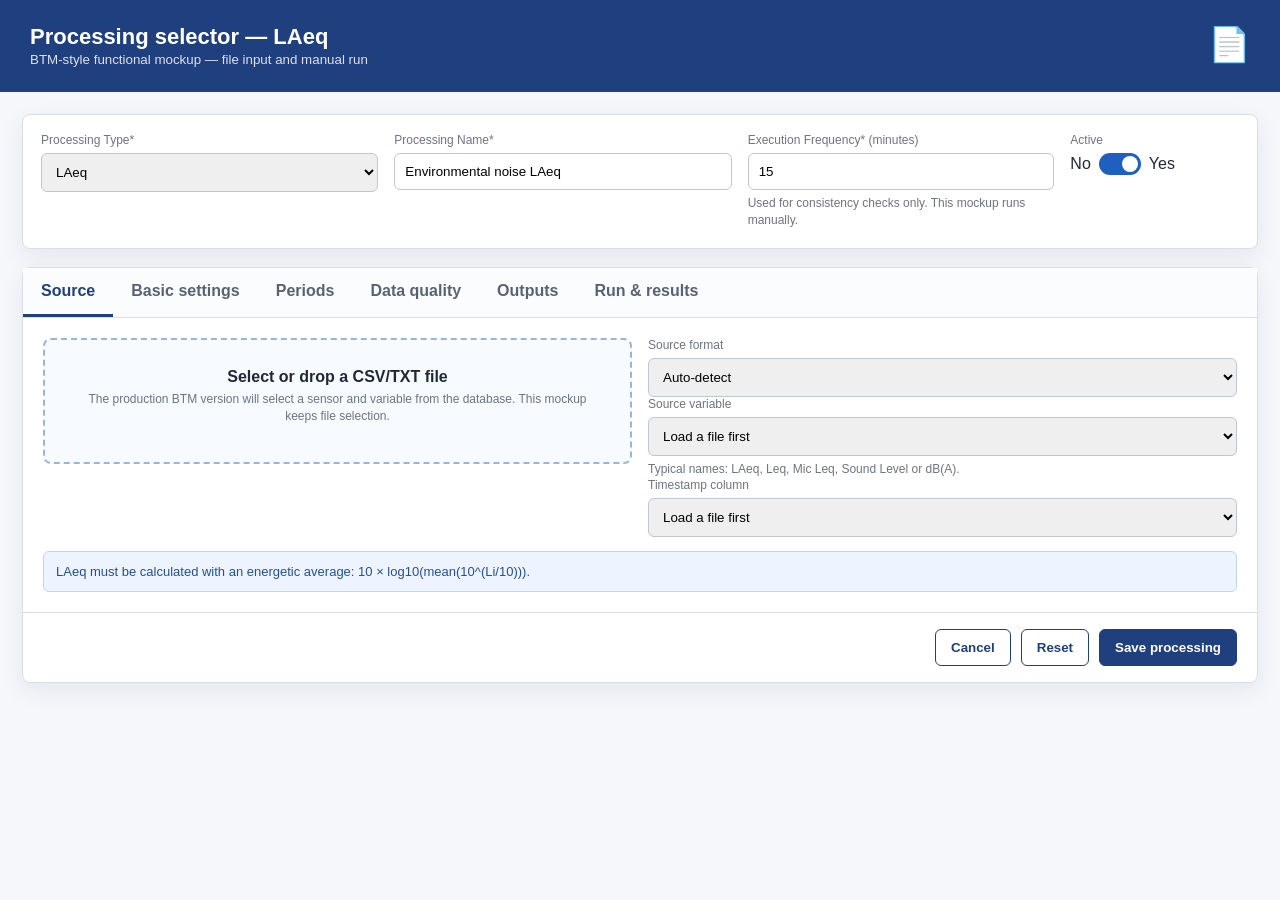
==== index-v2.html @ 49e25431 "Add BTM-style functional LAeq processing mockup" ====
<!doctype html><html lang="en"><head><meta charset="UTF-8"><meta name="viewport" content="width=device-width,initial-scale=1"><title>BTM LAeq Processing Mockup</title><style>:root{--navy:#1f3f7f;--blue:#1f5fbf;--bg:#f5f7fb;--line:#d7deea;--text:#202838;--muted:#6d7482;--ok:#17653f;--warn:#8a5c10}*{box-sizing:border-box}body{margin:0;font-family:Arial,sans-serif;background:var(--bg);color:var(--text)}header{background:var(--navy);color:white;padding:24px 30px;display:flex;justify-content:space-between}header h1{margin:0;font-size:22px}header small{opacity:.85}.wrap{max-width:1480px;margin:auto;padding:22px}.card{background:white;border:1px solid var(--line);border-radius:8px;margin-bottom:18px;box-shadow:0 8px 24px rgba(20,40,80,.08)}.top{display:grid;grid-template-columns:1.1fr 1.1fr 1fr .55fr;gap:16px;padding:18px}.field label{display:block;font-size:12px;color:var(--muted);margin-bottom:6px}.field input,.field select{width:100%;padding:10px;border:1px solid #bec7d6;border-radius:6px}.toggle{display:flex;gap:8px;align-items:center}.switch{width:42px;height:22px;background:var(--blue);border-radius:20px;position:relative;cursor:pointer}.switch:after{content:"";position:absolute;width:16px;height:16px;background:white;border-radius:50%;right:3px;top:3px}.tabs{display:flex;overflow:auto;border-bottom:1px solid var(--line);background:#fbfcfe}.tab{padding:14px 18px;font-weight:700;color:#586273;cursor:pointer;border-bottom:3px solid transparent}.tab.active{color:var(--navy);border-color:var(--navy)}.panel{display:none;padding:20px}.panel.active{display:block}.grid2{display:grid;grid-template-columns:1fr 1fr;gap:16px}.grid3{display:grid;grid-template-columns:repeat(3,1fr);gap:16px}.help{font-size:12px;color:var(--muted);line-height:1.45;margin-top:5px}.info,.warn,.success,.error{padding:12px;border-radius:6px;font-size:13px;margin-top:14px}.info{background:#edf4ff;border:1px solid #bfd3f7;color:#244f94}.warn{background:#fff8e8;border:1px solid #efd294;color:var(--warn)}.success{background:#ecf8f2;border:1px solid #bde4ce;color:var(--ok)}.error{background:#fef0ef;border:1px solid #f4c7c3;color:#9b281d}.upload{border:2px dashed #9bb4dc;background:#f7faff;border-radius:8px;padding:28px;text-align:center;cursor:pointer}.upload input{display:none}.filename{font-weight:700;color:var(--navy);margin-top:8px}.periods{width:100%;border-collapse:collapse;font-size:13px}.periods th,.periods td{border-bottom:1px solid var(--line);padding:9px;text-align:left}.periods th{background:#f6f8fb}.periods input,.periods select{width:100%;padding:7px;border:1px solid #c8cfdb;border-radius:5px}.btn{padding:10px 15px;border-radius:6px;border:1px solid var(--navy);font-weight:700;cursor:pointer}.primary{background:var(--navy);color:white}.secondary{background:white;color:var(--navy)}.actions{display:flex;justify-content:flex-end;gap:10px;padding:16px 20px;border-top:1px solid var(--line)}.stats{display:grid;grid-template-columns:repeat(5,1fr);gap:10px;margin:14px 0}.stat{background:#f8fafc;border:1px solid var(--line);padding:12px;border-radius:6px}.stat span{display:block;font-size:12px;color:var(--muted)}.stat b{display:block;color:var(--navy);margin-top:4px}.tableWrap{overflow:auto;max-height:400px;border:1px solid var(--line)}table.results{width:100%;border-collapse:collapse;font-size:12px}.results th,.results td{padding:9px;border-bottom:1px solid var(--line);white-space:nowrap;text-align:left}.results th{position:sticky;top:0;background:#f3f6fb}.pill{padding:4px 8px;border-radius:20px;background:#e7f6ee;color:var(--ok);font-weight:700}@media(max-width:900px){.top,.grid2,.grid3,.stats{grid-template-columns:1fr}}</style></head><body><header><div><h1>Processing selector — LAeq</h1><small>BTM-style functional mockup — file input and manual run</small></div><div style="font-size:34px">📄</div></header><div class="wrap"><section class="card"><div class="top"><div class="field"><label>Processing Type*</label><select><option>LAeq</option></select></div><div class="field"><label>Processing Name*</label><input value="Environmental noise LAeq"></div><div class="field"><label>Execution Frequency* (minutes)</label><input id="frequency" type="number" value="15"><div class="help">Used for consistency checks only. This mockup runs manually.</div></div><div class="field"><label>Active</label><div class="toggle"><span>No</span><div class="switch"></div><span>Yes</span></div></div></div></section><section class="card"><div class="tabs"><div class="tab active" data-id="source">Source</div><div class="tab" data-id="basic">Basic settings</div><div class="tab" data-id="periods">Periods</div><div class="tab" data-id="quality">Data quality</div><div class="tab" data-id="outputs">Outputs</div><div class="tab" data-id="run">Run & results</div></div><div class="panel active" id="source"><div class="grid2"><div><div class="upload" id="drop"><input id="file" type="file" accept=".csv,.txt"><strong>Select or drop a CSV/TXT file</strong><div class="help">The production BTM version will select a sensor and variable from the database. This mockup keeps file selection.</div><div class="filename" id="fileName"></div></div></div><div><div class="field"><label>Source format</label><select><option>Auto-detect</option><option>CUBE / SONO</option><option>Micromate</option><option>Generic timestamp + dB(A)</option></select></div><div class="field"><label>Source variable</label><select id="valueCol"><option>Load a file first</option></select><div class="help">Typical names: LAeq, Leq, Mic Leq, Sound Level or dB(A).</div></div><div class="field"><label>Timestamp column</label><select id="timeCol"><option>Load a file first</option></select></div></div></div><div class="info">LAeq must be calculated with an energetic average: 10 × log10(mean(10^(Li/10))).</div></div><div class="panel" id="basic"><div class="grid3"><div class="field"><label>Calculation mode</label><select id="mode"><option value="fixed">Fixed periods</option><option value="rolling">Rolling window</option></select></div><div class="field"><label>LAeq period</label><select id="preset"><option value="900">15 minutes (900 s)</option><option value="3600">60 minutes</option><option value="36000">600 minutes</option><option value="custom">Custom</option></select></div><div class="field"><label>Custom period (seconds)</label><input id="period" type="number" value="900" disabled></div><div class="field"><label>Output step (seconds)</label><input id="step" type="number" value="900"></div><div class="field"><label>Result timestamp</label><select id="tsPos"><option value="end">Period end</option><option value="start">Period start</option></select></div><div class="field"><label>Project timezone</label><select><option>Europe/Paris</option><option>Europe/London</option><option>UTC</option></select></div></div><div class="warn" id="freqMsg"></div></div><div class="panel" id="periods"><div class="grid2"><div class="field"><label>Period profile</label><select id="profile"><option value="standard">Standard 24-hour</option><option value="fr">France / European environmental noise</option><option value="uk">United Kingdom</option><option value="custom">Custom profile</option></select></div><div class="field"><label>Calendar behaviour</label><select><option>Same periods every day</option><option>Separate weekdays / Saturday / Sunday</option><option>Use project calendar</option></select></div></div><div class="help">These profiles are editable templates inspired by common acoustic practices, not automatic regulatory certification.</div><table class="periods"><thead><tr><th>Name</th><th>Days</th><th>Start</th><th>End</th><th>Indicator</th><th>Penalty</th><th></th></tr></thead><tbody id="periodBody"></tbody></table><button class="btn secondary" id="addPeriod" style="margin-top:12px">+ Add period</button><div class="info">For Lden, use +5 dB for evening and +10 dB for night only in the combined indicator.</div></div><div class="panel" id="quality"><div class="grid3"><div class="field"><label>Temporal coverage (%)</label><input id="tempCov" type="number" value="100"><div class="help">100% means the whole requested time period must have elapsed.</div></div><div class="field"><label>Valid-data coverage (%)</label><input id="validCov" type="number" value="80"><div class="help">Percentage of expected values that must be numeric and not empty/NaN.</div></div><div class="field"><label>Late-data tolerance (minutes)</label><input type="number" value="60"></div></div><div class="warn">Advanced behaviour: late data can trigger recalculation of affected periods.</div></div><div class="panel" id="outputs"><div class="grid2"><div><label><input type="checkbox" checked> Generate short-term LAeq</label><br><br><label><input type="checkbox" checked> Generate one output per configured period</label><br><br><label><input type="checkbox" checked> Generate Lden when day/evening/night exist</label></div><div><div class="field"><label>Output variable prefix</label><input value="Noise"></div><div class="field"><label>Duplicate handling</label><select><option>Upsert by processing + period</option><option>Skip existing result</option><option>Recalculate and overwrite</option></select></div></div></div><div class="info">Store timestamp, period start/end, represented duration, coverage, period type, source variable ID and processing ID.</div></div><div class="panel" id="run"><div id="message" class="info">Load a file, select columns and run manually.</div><div class="stats"><div class="stat"><span>Source rows</span><b id="sourceRows">0</b></div><div class="stat"><span>Valid rows</span><b id="validRows">0</b></div><div class="stat"><span>Resolution</span><b id="resolution">—</b></div><div class="stat"><span>Results</span><b id="resultRows">0</b></div><div class="stat"><span>Status</span><b id="status">Waiting</b></div></div><button class="btn primary" id="runBtn">Run processing now</button> <button class="btn secondary" id="downloadBtn" disabled>Download CSV</button><div class="tableWrap" style="margin-top:14px"><table class="results"><thead><tr><th>Timestamp</th><th>Period start</th><th>Period end</th><th>LAeq dB(A)</th><th>Coverage</th><th>Status</th></tr></thead><tbody id="resultBody"></tbody></table></div></div><div class="actions"><button class="btn secondary">Cancel</button><button class="btn secondary" onclick="location.reload()">Reset</button><button class="btn primary">Save processing</button></div></section></div><script>const $=x=>document.getElementById(x);let rows=[],headers=[],results=[];document.querySelectorAll('.tab').forEach(t=>t.onclick=()=>{document.querySelectorAll('.tab,.panel').forEach(x=>x.classList.remove('active'));t.classList.add('active');$(t.dataset.id).classList.add('active')});const profiles={standard:[['Full day','Every day','00:00','00:00','LAeq,24h','0']],fr:[['Day','Every day','06:00','18:00','Lday','0'],['Evening','Every day','18:00','22:00','Levening','5'],['Night','Every day','22:00','06:00','Lnight','10']],uk:[['Daytime','Every day','07:00','23:00','LAeq,day','0'],['Night-time','Every day','23:00','07:00','LAeq,night','0']]};function addPeriod(v=['Custom','Every day','00:00','00:00','LAeq','0']){let tr=document.createElement('tr');tr.innerHTML=`<td><input value="${v[0]}"></td><td><select><option>${v[1]}</option><option>Mon-Fri</option><option>Saturday</option><option>Sunday</option><option>Weekend</option><option>Public holidays</option></select></td><td><input type="time" value="${v[2]}"></td><td><input type="time" value="${v[3]}"></td><td><input value="${v[4]}"></td><td><input type="number" value="${v[5]}"></td><td><button class="btn secondary">Remove</button></td>`;tr.querySelector('button').onclick=()=>tr.remove();$('periodBody').appendChild(tr)}function setProfile(p){$('periodBody').innerHTML='';(profiles[p]||[['Custom','Mon-Fri','07:00','19:00','LAeq_custom','0']]).forEach(addPeriod)}setProfile('standard');$('profile').onchange=e=>setProfile(e.target.value);$('addPeriod').onclick=()=>addPeriod();$('preset').onchange=e=>{$('period').disabled=e.target.value!=='custom';if(e.target.value!=='custom')$('period').value=e.target.value;checkFreq()};['frequency','period','step','mode'].forEach(id=>$(id).oninput=checkFreq);function checkFreq(){let p=+$('period').value||900,f=+$('frequency').value||0,s=+$('step').value||0,m=$('mode').value,txt=`Period ${p}s. Scheduler frequency ${f} min.`;if(m==='rolling'&&f*60>s)txt+=' Warning: scheduling is slower than the requested output step.';$('freqMsg').textContent=txt}checkFreq();const drop=$('drop'),file=$('file');drop.onclick=()=>file.click();file.onchange=e=>load(e.target.files[0]);drop.ondragover=e=>e.preventDefault();drop.ondrop=e=>{e.preventDefault();load(e.dataTransfer.files[0])};function split(line,sep){let q=false,c='',o=[];for(let ch of line){if(ch==='"')q=!q;else if(ch===sep&&!q){o.push(c.trim());c=''}else c+=ch}o.push(c.trim());return o}function load(f){if(!f)return;let r=new FileReader();r.onload=()=>{let l=r.result.replace(/^\uFEFF/,'').split(/\r?\n/).filter(Boolean),sep=(l[0].match(/;/g)||[]).length>=(l[0].match(/,/g)||[]).length?';':',';headers=split(l[0],sep);rows=l.slice(1).map(x=>split(x,sep));$('fileName').textContent=f.name;let opts=headers.map((h,i)=>`<option value="${i}">${h||'Column '+(i+1)}</option>`).join('');$('timeCol').innerHTML=opts;$('valueCol').innerHTML=opts;let ti=headers.findIndex(x=>/time|date/i.test(x)),vi=headers.findIndex(x=>/laeq|leq|db|mic/i.test(x));$('timeCol').value=ti>=0?ti:0;$('valueCol').value=vi>=0?vi:Math.min(1,headers.length-1);$('sourceRows').textContent=rows.length;$('message').className='success';$('message').textContent='File loaded successfully.'};r.readAsText(f,'ISO-8859-1')}function number(v){let m=String(v??'').replace(',','.').match(/-?\d+(\.\d+)?/);return m?+m[0]:NaN}function date(v){let d=new Date(v);if(!isNaN(d))return d;let m=String(v).match(/^(\d{1,2})\/(\d{1,2})\/(\d{4})\s+(\d{1,2}):(\d{2})(?::(\d{2}))?/);return m?new Date(`${m[3]}-${m[2].padStart(2,'0')}-${m[1].padStart(2,'0')}T${m[4].padStart(2,'0')}:${m[5]}:${m[6]||'00'}`):new Date(NaN)}const e=v=>10**(v/10),db=v=>10*Math.log10(v),fmt=d=>d.toISOString().replace('T',' ').slice(0,19);$('runBtn').onclick=()=>{if(!rows.length){$('message').className='error';$('message').textContent='No file loaded.';return}let ti=+$('timeCol').value,vi=+$('valueCol').value,c=rows.map(r=>({t:date(r[ti]),v:number(r[vi])})).filter(x=>!isNaN(x.t)&&Number.isFinite(x.v)).sort((a,b)=>a.t-b.t);$('validRows').textContent=c.length;if(c.length<2)return;let ds=c.slice(1).map((x,i)=>(x.t-c[i].t)/1000).filter(x=>x>0).sort((a,b)=>a-b),res=ds[Math.floor(ds.length/2)]||1;$('resolution').textContent=res+' s';let p=+$('period').value||900,s=+$('step').value||p,vmin=+$('validCov').value||80,first=Math.ceil(c[0].t.getTime()/(s*1000))*s*1000,last=c[c.length-1].t.getTime();results=[];for(let end=first;end<=last;end+=s*1000){let start=end-p*1000,w=c.filter(x=>x.t>start&&x.t<=end),expected=Math.max(1,Math.round(p/res)),cov=w.length/expected*100;if(cov<vmin)continue;results.push({ts:$('tsPos').value==='start'?new Date(start):new Date(end),start:new Date(start),end:new Date(end),value:db(w.reduce((a,x)=>a+e(x.v),0)/w.length),cov})}$('resultBody').innerHTML=results.slice(0,1000).map(r=>`<tr><td>${fmt(r.ts)}</td><td>${fmt(r.start)}</td><td>${fmt(r.end)}</td><td>${r.value.toFixed(2)}</td><td>${Math.min(100,r.cov).toFixed(1)}%</td><td><span class="pill">Completed</span></td></tr>`).join('');$('resultRows').textContent=results.length;$('status').textContent=results.length?'Success':'Waiting';$('message').className=results.length?'success':'warn';$('message').textContent=results.length?`${results.length} LAeq results generated.`:'No result generated. Check period and coverage.';$('downloadBtn').disabled=!results.length};$('downloadBtn').onclick=()=>{let csv=['timestamp,period_start,period_end,LAeq_dBA,coverage_percent',...results.map(r=>[fmt(r.ts),fmt(r.start),fmt(r.end),r.value.toFixed(3),r.cov.toFixed(2)].join(','))].join('\n'),a=document.createElement('a');a.href=URL.createObjectURL(new Blob([csv],{type:'text/csv'}));a.download='btm_la_eq_results.csv';a.click()};</script></body></html>
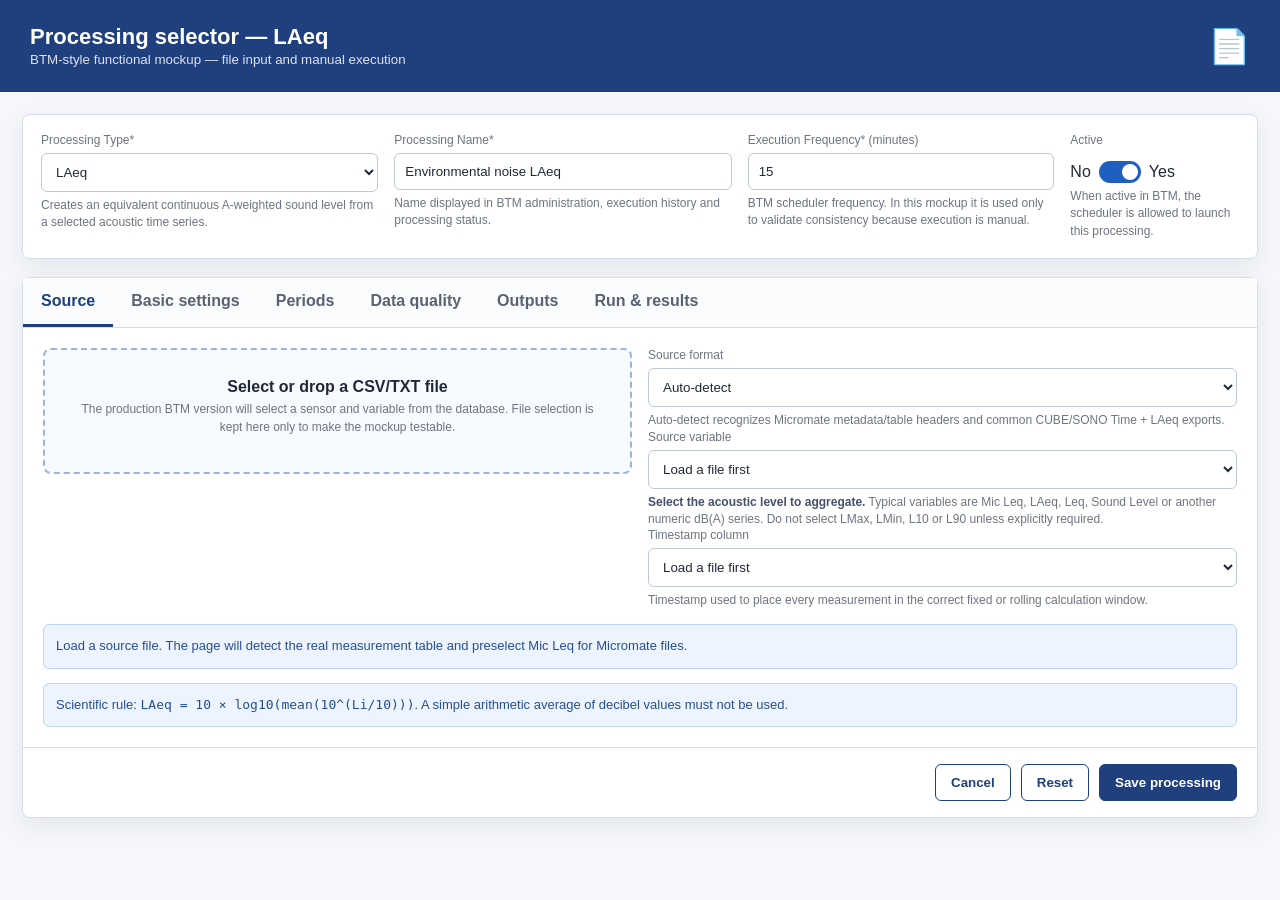
==== commit 56d0503f: "Fix Micromate parsing and validate LAeq calculations" ====
--- a/index-v2.html
+++ b/index-v2.html
@@ -1 +1,100 @@
-<!doctype html><html lang="en"><head><meta charset="UTF-8"><meta name="viewport" content="width=device-width,initial-scale=1"><title>BTM LAeq Processing Mockup</title><style>:root{--navy:#1f3f7f;--blue:#1f5fbf;--bg:#f5f7fb;--line:#d7deea;--text:#202838;--muted:#6d7482;--ok:#17653f;--warn:#8a5c10}*{box-sizing:border-box}body{margin:0;font-family:Arial,sans-serif;background:var(--bg);color:var(--text)}header{background:var(--navy);color:white;padding:24px 30px;display:flex;justify-content:space-between}header h1{margin:0;font-size:22px}header small{opacity:.85}.wrap{max-width:1480px;margin:auto;padding:22px}.card{background:white;border:1px solid var(--line);border-radius:8px;margin-bottom:18px;box-shadow:0 8px 24px rgba(20,40,80,.08)}.top{display:grid;grid-template-columns:1.1fr 1.1fr 1fr .55fr;gap:16px;padding:18px}.field label{display:block;font-size:12px;color:var(--muted);margin-bottom:6px}.field input,.field select{width:100%;padding:10px;border:1px solid #bec7d6;border-radius:6px}.toggle{display:flex;gap:8px;align-items:center}.switch{width:42px;height:22px;background:var(--blue);border-radius:20px;position:relative;cursor:pointer}.switch:after{content:"";position:absolute;width:16px;height:16px;background:white;border-radius:50%;right:3px;top:3px}.tabs{display:flex;overflow:auto;border-bottom:1px solid var(--line);background:#fbfcfe}.tab{padding:14px 18px;font-weight:700;color:#586273;cursor:pointer;border-bottom:3px solid transparent}.tab.active{color:var(--navy);border-color:var(--navy)}.panel{display:none;padding:20px}.panel.active{display:block}.grid2{display:grid;grid-template-columns:1fr 1fr;gap:16px}.grid3{display:grid;grid-template-columns:repeat(3,1fr);gap:16px}.help{font-size:12px;color:var(--muted);line-height:1.45;margin-top:5px}.info,.warn,.success,.error{padding:12px;border-radius:6px;font-size:13px;margin-top:14px}.info{background:#edf4ff;border:1px solid #bfd3f7;color:#244f94}.warn{background:#fff8e8;border:1px solid #efd294;color:var(--warn)}.success{background:#ecf8f2;border:1px solid #bde4ce;color:var(--ok)}.error{background:#fef0ef;border:1px solid #f4c7c3;color:#9b281d}.upload{border:2px dashed #9bb4dc;background:#f7faff;border-radius:8px;padding:28px;text-align:center;cursor:pointer}.upload input{display:none}.filename{font-weight:700;color:var(--navy);margin-top:8px}.periods{width:100%;border-collapse:collapse;font-size:13px}.periods th,.periods td{border-bottom:1px solid var(--line);padding:9px;text-align:left}.periods th{background:#f6f8fb}.periods input,.periods select{width:100%;padding:7px;border:1px solid #c8cfdb;border-radius:5px}.btn{padding:10px 15px;border-radius:6px;border:1px solid var(--navy);font-weight:700;cursor:pointer}.primary{background:var(--navy);color:white}.secondary{background:white;color:var(--navy)}.actions{display:flex;justify-content:flex-end;gap:10px;padding:16px 20px;border-top:1px solid var(--line)}.stats{display:grid;grid-template-columns:repeat(5,1fr);gap:10px;margin:14px 0}.stat{background:#f8fafc;border:1px solid var(--line);padding:12px;border-radius:6px}.stat span{display:block;font-size:12px;color:var(--muted)}.stat b{display:block;color:var(--navy);margin-top:4px}.tableWrap{overflow:auto;max-height:400px;border:1px solid var(--line)}table.results{width:100%;border-collapse:collapse;font-size:12px}.results th,.results td{padding:9px;border-bottom:1px solid var(--line);white-space:nowrap;text-align:left}.results th{position:sticky;top:0;background:#f3f6fb}.pill{padding:4px 8px;border-radius:20px;background:#e7f6ee;color:var(--ok);font-weight:700}@media(max-width:900px){.top,.grid2,.grid3,.stats{grid-template-columns:1fr}}</style></head><body><header><div><h1>Processing selector — LAeq</h1><small>BTM-style functional mockup — file input and manual run</small></div><div style="font-size:34px">📄</div></header><div class="wrap"><section class="card"><div class="top"><div class="field"><label>Processing Type*</label><select><option>LAeq</option></select></div><div class="field"><label>Processing Name*</label><input value="Environmental noise LAeq"></div><div class="field"><label>Execution Frequency* (minutes)</label><input id="frequency" type="number" value="15"><div class="help">Used for consistency checks only. This mockup runs manually.</div></div><div class="field"><label>Active</label><div class="toggle"><span>No</span><div class="switch"></div><span>Yes</span></div></div></div></section><section class="card"><div class="tabs"><div class="tab active" data-id="source">Source</div><div class="tab" data-id="basic">Basic settings</div><div class="tab" data-id="periods">Periods</div><div class="tab" data-id="quality">Data quality</div><div class="tab" data-id="outputs">Outputs</div><div class="tab" data-id="run">Run & results</div></div><div class="panel active" id="source"><div class="grid2"><div><div class="upload" id="drop"><input id="file" type="file" accept=".csv,.txt"><strong>Select or drop a CSV/TXT file</strong><div class="help">The production BTM version will select a sensor and variable from the database. This mockup keeps file selection.</div><div class="filename" id="fileName"></div></div></div><div><div class="field"><label>Source format</label><select><option>Auto-detect</option><option>CUBE / SONO</option><option>Micromate</option><option>Generic timestamp + dB(A)</option></select></div><div class="field"><label>Source variable</label><select id="valueCol"><option>Load a file first</option></select><div class="help">Typical names: LAeq, Leq, Mic Leq, Sound Level or dB(A).</div></div><div class="field"><label>Timestamp column</label><select id="timeCol"><option>Load a file first</option></select></div></div></div><div class="info">LAeq must be calculated with an energetic average: 10 × log10(mean(10^(Li/10))).</div></div><div class="panel" id="basic"><div class="grid3"><div class="field"><label>Calculation mode</label><select id="mode"><option value="fixed">Fixed periods</option><option value="rolling">Rolling window</option></select></div><div class="field"><label>LAeq period</label><select id="preset"><option value="900">15 minutes (900 s)</option><option value="3600">60 minutes</option><option value="36000">600 minutes</option><option value="custom">Custom</option></select></div><div class="field"><label>Custom period (seconds)</label><input id="period" type="number" value="900" disabled></div><div class="field"><label>Output step (seconds)</label><input id="step" type="number" value="900"></div><div class="field"><label>Result timestamp</label><select id="tsPos"><option value="end">Period end</option><option value="start">Period start</option></select></div><div class="field"><label>Project timezone</label><select><option>Europe/Paris</option><option>Europe/London</option><option>UTC</option></select></div></div><div class="warn" id="freqMsg"></div></div><div class="panel" id="periods"><div class="grid2"><div class="field"><label>Period profile</label><select id="profile"><option value="standard">Standard 24-hour</option><option value="fr">France / European environmental noise</option><option value="uk">United Kingdom</option><option value="custom">Custom profile</option></select></div><div class="field"><label>Calendar behaviour</label><select><option>Same periods every day</option><option>Separate weekdays / Saturday / Sunday</option><option>Use project calendar</option></select></div></div><div class="help">These profiles are editable templates inspired by common acoustic practices, not automatic regulatory certification.</div><table class="periods"><thead><tr><th>Name</th><th>Days</th><th>Start</th><th>End</th><th>Indicator</th><th>Penalty</th><th></th></tr></thead><tbody id="periodBody"></tbody></table><button class="btn secondary" id="addPeriod" style="margin-top:12px">+ Add period</button><div class="info">For Lden, use +5 dB for evening and +10 dB for night only in the combined indicator.</div></div><div class="panel" id="quality"><div class="grid3"><div class="field"><label>Temporal coverage (%)</label><input id="tempCov" type="number" value="100"><div class="help">100% means the whole requested time period must have elapsed.</div></div><div class="field"><label>Valid-data coverage (%)</label><input id="validCov" type="number" value="80"><div class="help">Percentage of expected values that must be numeric and not empty/NaN.</div></div><div class="field"><label>Late-data tolerance (minutes)</label><input type="number" value="60"></div></div><div class="warn">Advanced behaviour: late data can trigger recalculation of affected periods.</div></div><div class="panel" id="outputs"><div class="grid2"><div><label><input type="checkbox" checked> Generate short-term LAeq</label><br><br><label><input type="checkbox" checked> Generate one output per configured period</label><br><br><label><input type="checkbox" checked> Generate Lden when day/evening/night exist</label></div><div><div class="field"><label>Output variable prefix</label><input value="Noise"></div><div class="field"><label>Duplicate handling</label><select><option>Upsert by processing + period</option><option>Skip existing result</option><option>Recalculate and overwrite</option></select></div></div></div><div class="info">Store timestamp, period start/end, represented duration, coverage, period type, source variable ID and processing ID.</div></div><div class="panel" id="run"><div id="message" class="info">Load a file, select columns and run manually.</div><div class="stats"><div class="stat"><span>Source rows</span><b id="sourceRows">0</b></div><div class="stat"><span>Valid rows</span><b id="validRows">0</b></div><div class="stat"><span>Resolution</span><b id="resolution">—</b></div><div class="stat"><span>Results</span><b id="resultRows">0</b></div><div class="stat"><span>Status</span><b id="status">Waiting</b></div></div><button class="btn primary" id="runBtn">Run processing now</button> <button class="btn secondary" id="downloadBtn" disabled>Download CSV</button><div class="tableWrap" style="margin-top:14px"><table class="results"><thead><tr><th>Timestamp</th><th>Period start</th><th>Period end</th><th>LAeq dB(A)</th><th>Coverage</th><th>Status</th></tr></thead><tbody id="resultBody"></tbody></table></div></div><div class="actions"><button class="btn secondary">Cancel</button><button class="btn secondary" onclick="location.reload()">Reset</button><button class="btn primary">Save processing</button></div></section></div><script>const $=x=>document.getElementById(x);let rows=[],headers=[],results=[];document.querySelectorAll('.tab').forEach(t=>t.onclick=()=>{document.querySelectorAll('.tab,.panel').forEach(x=>x.classList.remove('active'));t.classList.add('active');$(t.dataset.id).classList.add('active')});const profiles={standard:[['Full day','Every day','00:00','00:00','LAeq,24h','0']],fr:[['Day','Every day','06:00','18:00','Lday','0'],['Evening','Every day','18:00','22:00','Levening','5'],['Night','Every day','22:00','06:00','Lnight','10']],uk:[['Daytime','Every day','07:00','23:00','LAeq,day','0'],['Night-time','Every day','23:00','07:00','LAeq,night','0']]};function addPeriod(v=['Custom','Every day','00:00','00:00','LAeq','0']){let tr=document.createElement('tr');tr.innerHTML=`<td><input value="${v[0]}"></td><td><select><option>${v[1]}</option><option>Mon-Fri</option><option>Saturday</option><option>Sunday</option><option>Weekend</option><option>Public holidays</option></select></td><td><input type="time" value="${v[2]}"></td><td><input type="time" value="${v[3]}"></td><td><input value="${v[4]}"></td><td><input type="number" value="${v[5]}"></td><td><button class="btn secondary">Remove</button></td>`;tr.querySelector('button').onclick=()=>tr.remove();$('periodBody').appendChild(tr)}function setProfile(p){$('periodBody').innerHTML='';(profiles[p]||[['Custom','Mon-Fri','07:00','19:00','LAeq_custom','0']]).forEach(addPeriod)}setProfile('standard');$('profile').onchange=e=>setProfile(e.target.value);$('addPeriod').onclick=()=>addPeriod();$('preset').onchange=e=>{$('period').disabled=e.target.value!=='custom';if(e.target.value!=='custom')$('period').value=e.target.value;checkFreq()};['frequency','period','step','mode'].forEach(id=>$(id).oninput=checkFreq);function checkFreq(){let p=+$('period').value||900,f=+$('frequency').value||0,s=+$('step').value||0,m=$('mode').value,txt=`Period ${p}s. Scheduler frequency ${f} min.`;if(m==='rolling'&&f*60>s)txt+=' Warning: scheduling is slower than the requested output step.';$('freqMsg').textContent=txt}checkFreq();const drop=$('drop'),file=$('file');drop.onclick=()=>file.click();file.onchange=e=>load(e.target.files[0]);drop.ondragover=e=>e.preventDefault();drop.ondrop=e=>{e.preventDefault();load(e.dataTransfer.files[0])};function split(line,sep){let q=false,c='',o=[];for(let ch of line){if(ch==='"')q=!q;else if(ch===sep&&!q){o.push(c.trim());c=''}else c+=ch}o.push(c.trim());return o}function load(f){if(!f)return;let r=new FileReader();r.onload=()=>{let l=r.result.replace(/^\uFEFF/,'').split(/\r?\n/).filter(Boolean),sep=(l[0].match(/;/g)||[]).length>=(l[0].match(/,/g)||[]).length?';':',';headers=split(l[0],sep);rows=l.slice(1).map(x=>split(x,sep));$('fileName').textContent=f.name;let opts=headers.map((h,i)=>`<option value="${i}">${h||'Column '+(i+1)}</option>`).join('');$('timeCol').innerHTML=opts;$('valueCol').innerHTML=opts;let ti=headers.findIndex(x=>/time|date/i.test(x)),vi=headers.findIndex(x=>/laeq|leq|db|mic/i.test(x));$('timeCol').value=ti>=0?ti:0;$('valueCol').value=vi>=0?vi:Math.min(1,headers.length-1);$('sourceRows').textContent=rows.length;$('message').className='success';$('message').textContent='File loaded successfully.'};r.readAsText(f,'ISO-8859-1')}function number(v){let m=String(v??'').replace(',','.').match(/-?\d+(\.\d+)?/);return m?+m[0]:NaN}function date(v){let d=new Date(v);if(!isNaN(d))return d;let m=String(v).match(/^(\d{1,2})\/(\d{1,2})\/(\d{4})\s+(\d{1,2}):(\d{2})(?::(\d{2}))?/);return m?new Date(`${m[3]}-${m[2].padStart(2,'0')}-${m[1].padStart(2,'0')}T${m[4].padStart(2,'0')}:${m[5]}:${m[6]||'00'}`):new Date(NaN)}const e=v=>10**(v/10),db=v=>10*Math.log10(v),fmt=d=>d.toISOString().replace('T',' ').slice(0,19);$('runBtn').onclick=()=>{if(!rows.length){$('message').className='error';$('message').textContent='No file loaded.';return}let ti=+$('timeCol').value,vi=+$('valueCol').value,c=rows.map(r=>({t:date(r[ti]),v:number(r[vi])})).filter(x=>!isNaN(x.t)&&Number.isFinite(x.v)).sort((a,b)=>a.t-b.t);$('validRows').textContent=c.length;if(c.length<2)return;let ds=c.slice(1).map((x,i)=>(x.t-c[i].t)/1000).filter(x=>x>0).sort((a,b)=>a-b),res=ds[Math.floor(ds.length/2)]||1;$('resolution').textContent=res+' s';let p=+$('period').value||900,s=+$('step').value||p,vmin=+$('validCov').value||80,first=Math.ceil(c[0].t.getTime()/(s*1000))*s*1000,last=c[c.length-1].t.getTime();results=[];for(let end=first;end<=last;end+=s*1000){let start=end-p*1000,w=c.filter(x=>x.t>start&&x.t<=end),expected=Math.max(1,Math.round(p/res)),cov=w.length/expected*100;if(cov<vmin)continue;results.push({ts:$('tsPos').value==='start'?new Date(start):new Date(end),start:new Date(start),end:new Date(end),value:db(w.reduce((a,x)=>a+e(x.v),0)/w.length),cov})}$('resultBody').innerHTML=results.slice(0,1000).map(r=>`<tr><td>${fmt(r.ts)}</td><td>${fmt(r.start)}</td><td>${fmt(r.end)}</td><td>${r.value.toFixed(2)}</td><td>${Math.min(100,r.cov).toFixed(1)}%</td><td><span class="pill">Completed</span></td></tr>`).join('');$('resultRows').textContent=results.length;$('status').textContent=results.length?'Success':'Waiting';$('message').className=results.length?'success':'warn';$('message').textContent=results.length?`${results.length} LAeq results generated.`:'No result generated. Check period and coverage.';$('downloadBtn').disabled=!results.length};$('downloadBtn').onclick=()=>{let csv=['timestamp,period_start,period_end,LAeq_dBA,coverage_percent',...results.map(r=>[fmt(r.ts),fmt(r.start),fmt(r.end),r.value.toFixed(3),r.cov.toFixed(2)].join(','))].join('\n'),a=document.createElement('a');a.href=URL.createObjectURL(new Blob([csv],{type:'text/csv'}));a.download='btm_la_eq_results.csv';a.click()};</script></body></html>+<!doctype html>
+<html lang="en">
+<head>
+  <meta charset="UTF-8">
+  <meta name="viewport" content="width=device-width, initial-scale=1">
+  <title>BTM LAeq Processing Mockup</title>
+  <style>
+    :root{--navy:#1f3f7f;--navy-dark:#17346d;--blue:#1f5fbf;--bg:#f5f7fb;--line:#d7deea;--text:#202838;--muted:#6d7482;--ok:#17653f;--warn:#8a5c10;--danger:#9b281d;--info-bg:#edf4ff;--shadow:0 8px 24px rgba(20,40,80,.08)}
+    *{box-sizing:border-box}body{margin:0;font-family:Arial,Helvetica,sans-serif;background:var(--bg);color:var(--text)}
+    header{background:var(--navy);color:#fff;padding:24px 30px;display:flex;justify-content:space-between;align-items:center}header h1{margin:0;font-size:22px}header small{opacity:.85}
+    .wrap{max-width:1480px;margin:auto;padding:22px}.card{background:#fff;border:1px solid var(--line);border-radius:8px;margin-bottom:18px;box-shadow:var(--shadow)}
+    .top{display:grid;grid-template-columns:1.1fr 1.1fr 1fr .55fr;gap:16px;padding:18px}.field label,.label{display:block;font-size:12px;color:var(--muted);margin-bottom:6px}.field input,.field select{width:100%;padding:10px;border:1px solid #bec7d6;border-radius:6px;background:#fff;color:var(--text)}.field input:disabled{background:#f0f2f6;color:#777}
+    .toggle{display:flex;gap:8px;align-items:center;padding-top:8px}.switch{width:42px;height:22px;background:var(--blue);border-radius:20px;position:relative;cursor:pointer}.switch:after{content:"";position:absolute;width:16px;height:16px;background:#fff;border-radius:50%;right:3px;top:3px}
+    .tabs{display:flex;overflow:auto;border-bottom:1px solid var(--line);background:#fbfcfe}.tab{padding:14px 18px;font-weight:700;color:#586273;cursor:pointer;border-bottom:3px solid transparent;white-space:nowrap}.tab.active{color:var(--navy);border-color:var(--navy)}.panel{display:none;padding:20px}.panel.active{display:block}
+    .grid2{display:grid;grid-template-columns:1fr 1fr;gap:16px}.grid3{display:grid;grid-template-columns:repeat(3,1fr);gap:16px}.help{font-size:12px;color:var(--muted);line-height:1.45;margin-top:5px}.help strong{color:#44506a}
+    .info,.warn,.success,.error{padding:12px;border-radius:6px;font-size:13px;margin-top:14px;line-height:1.45}.info{background:var(--info-bg);border:1px solid #bfd3f7;color:#244f94}.warn{background:#fff8e8;border:1px solid #efd294;color:var(--warn)}.success{background:#ecf8f2;border:1px solid #bde4ce;color:var(--ok)}.error{background:#fef0ef;border:1px solid #f4c7c3;color:var(--danger)}
+    .upload{border:2px dashed #9bb4dc;background:#f7faff;border-radius:8px;padding:28px;text-align:center;cursor:pointer}.upload:hover{background:#eef5ff}.upload input{display:none}.filename{font-weight:700;color:var(--navy);margin-top:8px}
+    .selected{margin-top:14px;border:1px solid #b9cbe8;border-left:5px solid var(--navy);background:#f7faff;border-radius:7px;padding:14px}.selected h3{margin:0 0 10px;color:var(--navy);font-size:15px}.selected-grid{display:grid;grid-template-columns:repeat(4,1fr);gap:12px}.selected-item span{display:block;font-size:11px;color:var(--muted);margin-bottom:3px}.selected-item b{font-size:13px;word-break:break-word}
+    .periods{width:100%;border-collapse:collapse;font-size:13px}.periods th,.periods td{border-bottom:1px solid var(--line);padding:9px;text-align:left}.periods th{background:#f6f8fb}.periods input,.periods select{width:100%;padding:7px;border:1px solid #c8cfdb;border-radius:5px}
+    .btn{padding:10px 15px;border-radius:6px;border:1px solid var(--navy);font-weight:700;cursor:pointer}.btn:disabled{opacity:.45;cursor:not-allowed}.primary{background:var(--navy);color:#fff}.primary:hover{background:var(--navy-dark)}.secondary{background:#fff;color:var(--navy)}.actions{display:flex;justify-content:flex-end;gap:10px;padding:16px 20px;border-top:1px solid var(--line)}
+    .stats{display:grid;grid-template-columns:repeat(6,1fr);gap:10px;margin:14px 0}.stat{background:#f8fafc;border:1px solid var(--line);padding:12px;border-radius:6px}.stat span{display:block;font-size:12px;color:var(--muted)}.stat b{display:block;color:var(--navy);margin-top:4px;word-break:break-word}
+    .tableWrap{overflow:auto;max-height:430px;border:1px solid var(--line);border-radius:5px}.previewWrap{margin-top:14px;max-height:260px}.results{width:100%;border-collapse:collapse;font-size:12px}.results th,.results td{padding:9px;border-bottom:1px solid var(--line);white-space:nowrap;text-align:left}.results th{position:sticky;top:0;background:#f3f6fb;z-index:1}.pill{padding:4px 8px;border-radius:20px;background:#e7f6ee;color:var(--ok);font-weight:700}.checkline{display:block;margin:9px 0;font-size:13px}.formula{font-family:ui-monospace,SFMono-Regular,Consolas,monospace}
+    @media(max-width:1000px){.top,.grid2,.grid3,.stats,.selected-grid{grid-template-columns:1fr 1fr}}@media(max-width:650px){.top,.grid2,.grid3,.stats,.selected-grid{grid-template-columns:1fr}.wrap{padding:10px}}
+  </style>
+</head>
+<body>
+<header><div><h1>Processing selector — LAeq</h1><small>BTM-style functional mockup — file input and manual execution</small></div><div style="font-size:34px" aria-hidden="true">📄</div></header>
+<div class="wrap">
+  <section class="card"><div class="top">
+    <div class="field"><label>Processing Type*</label><select><option>LAeq</option></select><div class="help">Creates an equivalent continuous A-weighted sound level from a selected acoustic time series.</div></div>
+    <div class="field"><label>Processing Name*</label><input value="Environmental noise LAeq"><div class="help">Name displayed in BTM administration, execution history and processing status.</div></div>
+    <div class="field"><label>Execution Frequency* (minutes)</label><input id="frequency" type="number" min="1" value="15"><div class="help">BTM scheduler frequency. In this mockup it is used only to validate consistency because execution is manual.</div></div>
+    <div class="field"><label>Active</label><div class="toggle"><span>No</span><div class="switch" title="Mockup only"></div><span>Yes</span></div><div class="help">When active in BTM, the scheduler is allowed to launch this processing.</div></div>
+  </div></section>
+  <section class="card">
+    <div class="tabs"><div class="tab active" data-id="source">Source</div><div class="tab" data-id="basic">Basic settings</div><div class="tab" data-id="periods">Periods</div><div class="tab" data-id="quality">Data quality</div><div class="tab" data-id="outputs">Outputs</div><div class="tab" data-id="run">Run & results</div></div>
+    <div class="panel active" id="source">
+      <div class="grid2"><div><div class="upload" id="drop"><input id="file" type="file" accept=".csv,.txt"><strong>Select or drop a CSV/TXT file</strong><div class="help">The production BTM version will select a sensor and variable from the database. File selection is kept here only to make the mockup testable.</div><div class="filename" id="fileName"></div></div></div>
+      <div><div class="field"><label>Source format</label><select id="sourceFormat"><option value="auto">Auto-detect</option><option value="micromate">Micromate Full Histogram</option><option value="cube">CUBE / SONO</option><option value="generic">Generic timestamp + dB(A)</option></select><div class="help">Auto-detect recognizes Micromate metadata/table headers and common CUBE/SONO Time + LAeq exports.</div></div>
+      <div class="field"><label>Source variable</label><select id="valueCol"><option>Load a file first</option></select><div class="help"><strong>Select the acoustic level to aggregate.</strong> Typical variables are Mic Leq, LAeq, Leq, Sound Level or another numeric dB(A) series. Do not select LMax, LMin, L10 or L90 unless explicitly required.</div></div>
+      <div class="field"><label>Timestamp column</label><select id="timeCol"><option>Load a file first</option></select><div class="help">Timestamp used to place every measurement in the correct fixed or rolling calculation window.</div></div></div></div>
+      <div class="selected" id="selectedVariableBox" hidden><h3>Selected source variable — verify before running</h3><div class="selected-grid"><div class="selected-item"><span>Variable</span><b id="selectedVariable">—</b></div><div class="selected-item"><span>Unit</span><b id="selectedUnit">—</b></div><div class="selected-item"><span>Timestamp</span><b id="selectedTimestamp">—</b></div><div class="selected-item"><span>Detected format</span><b id="selectedFormat">—</b></div></div></div>
+      <div id="sourceMessage" class="info">Load a source file. The page will detect the real measurement table and preselect Mic Leq for Micromate files.</div>
+      <div class="tableWrap previewWrap" id="previewContainer" hidden><table class="results"><thead><tr><th>Selected timestamp</th><th id="previewValueHeader">Selected value</th></tr></thead><tbody id="previewBody"></tbody></table></div>
+      <div class="info">Scientific rule: <span class="formula">LAeq = 10 × log10(mean(10^(Li/10)))</span>. A simple arithmetic average of decibel values must not be used.</div>
+    </div>
+    <div class="panel" id="basic"><div class="grid3">
+      <div class="field"><label>Calculation mode</label><select id="mode"><option value="fixed">Fixed periods</option><option value="rolling">Rolling window</option></select><div class="help"><strong>Fixed:</strong> non-overlapping calendar-aligned blocks, e.g. 10:00–10:15. <strong>Rolling:</strong> a new result at each output step using the previous complete period.</div></div>
+      <div class="field"><label>LAeq period</label><select id="preset"><option value="900">15 minutes (900 s)</option><option value="3600">60 minutes</option><option value="36000">600 minutes</option><option value="custom">Custom</option></select><div class="help">Duration represented by each LAeq result. It is the historical window used in the energetic calculation.</div></div>
+      <div class="field"><label>Custom period (seconds)</label><input id="period" type="number" min="1" value="900" disabled><div class="help">Used only when Custom is selected. Example: 300 seconds for LAeq,5min.</div></div>
+      <div class="field"><label>Output step (seconds)</label><input id="step" type="number" min="1" value="900" disabled><div class="help">Time between two results. In fixed mode it equals the LAeq period. In rolling mode it can be shorter, e.g. a 15-minute window every 60 seconds.</div></div>
+      <div class="field"><label>Result timestamp</label><select id="tsPos"><option value="end">Period end</option><option value="start">Period start</option></select><div class="help">Timestamp assigned to the generated BTM value. Period end is recommended for acoustic indicators.</div></div>
+      <div class="field"><label>Project timezone</label><select id="timezone"><option>Europe/Paris</option><option>Europe/London</option><option>UTC</option></select><div class="help">Production BTM must build local day/night boundaries in the project timezone and store/query timestamps consistently in UTC.</div></div>
+    </div><div class="warn" id="freqMsg"></div></div>
+    <div class="panel" id="periods"><div class="grid2"><div class="field"><label>Period profile</label><select id="profile"><option value="standard">Standard 24-hour</option><option value="fr">France / European environmental noise</option><option value="uk">United Kingdom</option><option value="custom">Custom profile</option></select><div class="help">Loads editable day/evening/night templates. These templates support project configuration and do not certify regulatory compliance.</div></div><div class="field"><label>Calendar behaviour</label><select id="calendarBehaviour"><option>Same periods every day</option><option>Separate weekdays / Saturday / Sunday</option><option>Use project calendar</option></select><div class="help">Controls which schedule applies on weekdays, weekends and public holidays. Production BTM should use the project calendar.</div></div></div>
+      <table class="periods"><thead><tr><th>Name</th><th>Days</th><th>Start</th><th>End</th><th>Indicator</th><th>Penalty</th><th></th></tr></thead><tbody id="periodBody"></tbody></table><button class="btn secondary" id="addPeriod" style="margin-top:12px">+ Add period</button><div class="info">Period calculations use all valid measurements inside the configured local-time interval. For Lden, +5 dB evening and +10 dB night penalties are applied only to the combined Lden formula, never to stored raw or period LAeq values.</div>
+    </div>
+    <div class="panel" id="quality"><div class="grid3"><div class="field"><label>Temporal completion (%)</label><input id="tempCov" type="number" min="1" max="100" value="100"><div class="help">Percentage of the requested period that must have elapsed before finalization. At 100%, BTM waits for the end of the period. A tolerance of one source interval is used for file exports ending just before a clean boundary, such as 10:59:59 for 11:00.</div></div><div class="field"><label>Valid-data coverage (%)</label><input id="validCov" type="number" min="0" max="100" value="80"><div class="help">Valid numeric samples divided by the expected sample count based on source resolution. Example: 12 valid one-minute values in a 15-minute period = 80%. Empty, null, NaN and non-numeric values are excluded.</div></div><div class="field"><label>Late-data tolerance (minutes)</label><input id="lateTolerance" type="number" min="0" value="60"><div class="help">Production BTM may wait for late files or recalculate previously generated periods when delayed measurements arrive.</div></div></div><div class="warn">Temporal completion and valid-data coverage are different: the first tells us whether the period is closed; the second tells us whether enough usable measurements exist inside it.</div></div>
+    <div class="panel" id="outputs"><div class="grid2"><div><label class="checkline"><input id="shortOutput" type="checkbox" checked> Generate short-term LAeq from Basic settings</label><label class="checkline"><input id="periodOutput" type="checkbox" checked> Generate one output per configured calendar period when complete</label><label class="checkline"><input id="ldenOutput" type="checkbox" checked> Generate Lden when complete Lday, Levening and Lnight values exist</label><div class="help">With the one-hour Micromate example, only short-term 15-minute outputs are expected because day/night periods are not complete.</div></div><div><div class="field"><label>Output variable prefix</label><input id="outputPrefix" value="Noise"><div class="help">Example generated names: Noise_LAeq_15min, Noise_Lnight or Noise_Lden.</div></div><div class="field"><label>Duplicate handling</label><select id="duplicateMode"><option>Upsert by processing + period</option><option>Skip existing result</option><option>Recalculate and overwrite</option></select><div class="help">Production BTM must be idempotent so repeated or overlapping files do not create duplicate results.</div></div></div></div><div class="info">Each stored result should include timestamp, period start/end, represented duration, sample count, expected count, valid-data coverage, period type, source variable ID and processing ID.</div></div>
+    <div class="panel" id="run"><div id="message" class="info">Load a file, verify the selected variable, then run manually.</div><div class="stats"><div class="stat"><span>Source rows</span><b id="sourceRows">0</b></div><div class="stat"><span>Valid rows</span><b id="validRows">0</b></div><div class="stat"><span>Resolution</span><b id="resolution">—</b></div><div class="stat"><span>Selected variable</span><b id="runVariable">—</b></div><div class="stat"><span>Results</span><b id="resultRows">0</b></div><div class="stat"><span>Status</span><b id="status">Waiting</b></div></div><button class="btn primary" id="runBtn">Run processing now</button> <button class="btn secondary" id="downloadBtn" disabled>Download CSV</button><div class="tableWrap" style="margin-top:14px"><table class="results"><thead><tr><th>Output</th><th>Timestamp</th><th>Period start</th><th>Period end</th><th>LAeq dB(A)</th><th>Samples</th><th>Expected</th><th>Valid coverage</th><th>Status</th></tr></thead><tbody id="resultBody"></tbody></table></div><div class="info">Reference check for the supplied Micromate file in Fixed / 15 min / 80% valid coverage: expected values are 67.44, 67.86, 67.88 and 73.62 dB(A) at 10:15, 10:30, 10:45 and 11:00.</div></div>
+    <div class="actions"><button class="btn secondary">Cancel</button><button class="btn secondary" onclick="location.reload()">Reset</button><button class="btn primary">Save processing</button></div>
+  </section>
+</div>
+<script>
+(function(global){'use strict';
+function parseCSVRecords(text,separator){const rows=[];let row=[],field='',quoted=false;const sep=separator||detectSeparator(text);for(let i=0;i<text.length;i++){const ch=text[i],next=text[i+1];if(ch==='"'){if(quoted&&next==='"'){field+='"';i++;}else quoted=!quoted;}else if(ch===sep&&!quoted){row.push(field.trim());field='';}else if((ch==='\n'||ch==='\r')&&!quoted){if(ch==='\r'&&next==='\n')i++;row.push(field.trim());field='';if(row.some(v=>String(v).trim()!==''))rows.push(row);row=[];}else field+=ch;}row.push(field.trim());if(row.some(v=>String(v).trim()!==''))rows.push(row);return rows;}
+function detectSeparator(text){const first=(text.replace(/^\uFEFF/,'').split(/\r?\n/,1)[0]||'');const counts={',':(first.match(/,/g)||[]).length,';':(first.match(/;/g)||[]).length,'\t':(first.match(/\t/g)||[]).length};return Object.keys(counts).sort((a,b)=>counts[b]-counts[a])[0]||',';}
+function cleanNumber(value){if(value===null||value===undefined)return NaN;const match=String(value).replace(',','.').match(/-?\d+(?:\.\d+)?/);return match?Number(match[0]):NaN;}
+function wallTime(value,datePrefix){const x=String(value??'').trim();let m;if((m=x.match(/^(\d{4})[-\/]([01]?\d)[-\/]([0-3]?\d)[ T]([0-2]?\d):(\d{2})(?::(\d{2}))?/)))return Date.UTC(+m[1],+m[2]-1,+m[3],+m[4],+m[5],+(m[6]||0));if((m=x.match(/^([0-3]?\d)\/([01]?\d)\/(\d{4})\s+([0-2]?\d):(\d{2})(?::(\d{2}))?/)))return Date.UTC(+m[3],+m[2]-1,+m[1],+m[4],+m[5],+(m[6]||0));if((m=x.match(/^([0-2]?\d):(\d{2})(?::(\d{2}))?$/))&&datePrefix){const d=String(datePrefix).match(/^(\d{4})[-\/]([01]?\d)[-\/]([0-3]?\d)$/);if(d)return Date.UTC(+d[1],+d[2]-1,+d[3],+m[1],+m[2],+(m[3]||0));}const parsed=Date.parse(x);return Number.isFinite(parsed)?parsed:NaN;}
+function fmtWall(ms){if(!Number.isFinite(ms))return '';const d=new Date(ms),pad=n=>String(n).padStart(2,'0');return `${d.getUTCFullYear()}-${pad(d.getUTCMonth()+1)}-${pad(d.getUTCDate())} ${pad(d.getUTCHours())}:${pad(d.getUTCMinutes())}:${pad(d.getUTCSeconds())}`;}
+function detectFormat(text){const head=text.slice(0,20000);if(/Full Histogram/i.test(head)&&/Geophone/i.test(head)&&/Mic/i.test(head))return 'micromate';if(/\bTime\b/i.test(head)&&/\bLAeq\b/i.test(head))return 'cube';return 'generic';}
+function parseMetadata(records,endIndex){const metadata={};for(let i=0;i<endIndex;i++){const r=records[i];if(r.length<2)continue;const k=String(r[0]||'').trim(),v=String(r[1]||'').trim();if(k&&v)metadata[k]=v;}return metadata;}
+function parseMicromate(text,fileName){const records=parseCSVRecords(text,detectSeparator(text));const tableStart=records.findIndex(r=>r.some(c=>c==='Tran')&&r.some(c=>c==='Geophone')&&r.some(c=>c==='Mic'));if(tableStart<0||!records[tableStart+2])throw new Error('Micromate measurement table not found.');const metadata=parseMetadata(records,tableStart),h1=records[tableStart],h2=records[tableStart+1],h3=records[tableStart+2];const maxLen=Math.max(h1.length,h2.length,h3.length),columns=[];for(let i=0;i<maxLen;i++){const parts=[h1[i],h2[i],h3[i]].map(x=>String(x||'').trim()).filter(Boolean);const unique=parts.filter((v,j)=>parts.indexOf(v)===j);const isTime=parts.some(x=>x==='Time');columns.push({index:i,name:isTime?'Time':unique.join(' / '),unit:String(h3[i]||'').trim(),group:String(h1[i]||'').trim(),metric:String(h2[i]||'').trim()});}const timeIndex=columns.findIndex(c=>c.name==='Time');const valueIndex=columns.findIndex(c=>/\bMic\b/i.test(c.group)&&/\bLeq\b/i.test(c.metric));if(timeIndex<0||valueIndex<0)throw new Error('Micromate Time or Mic Leq dB(A) column not found.');const dataRows=records.slice(tableStart+3).filter(r=>r.length>timeIndex&&Number.isFinite(wallTime(r[timeIndex])));return{format:'Micromate Full Histogram',formatKey:'micromate',fileName,metadata,columns,dataRows,timeIndex,valueIndex,datePrefix:null};}
+function parseCube(text,fileName){const records=parseCSVRecords(text,detectSeparator(text));const headerIndex=records.findIndex(r=>r.some(c=>String(c).trim()==='Time')&&r.some(c=>String(c).trim()==='LAeq'));if(headerIndex<0)throw new Error('CUBE/SONO Time and LAeq columns not found.');const hdr=records[headerIndex];let datePrefix='';const head=text.slice(0,2000),m=head.match(/(\d{4})[-\/]([01]\d)[-\/]([0-3]\d)/)||(fileName||'').match(/(\d{4})([01]\d)([0-3]\d)/);if(m)datePrefix=`${m[1]}-${m[2]}-${m[3]}`;const columns=hdr.map((name,index)=>({index,name:String(name||`Column ${index+1}`).trim(),unit:/laeq/i.test(name)?'dB(A)':'',group:'',metric:String(name||'').trim()}));const timeIndex=columns.findIndex(c=>c.name==='Time'),valueIndex=columns.findIndex(c=>c.name==='LAeq');const dataRows=records.slice(headerIndex+1).filter(r=>r.length>timeIndex&&Number.isFinite(wallTime(r[timeIndex],datePrefix)));return{format:'CUBE / SONO',formatKey:'cube',fileName,metadata:{FileDate:datePrefix},columns,dataRows,timeIndex,valueIndex,datePrefix};}
+function parseGeneric(text,fileName){const records=parseCSVRecords(text,detectSeparator(text));if(records.length<2)throw new Error('The file is empty or incomplete.');const hdr=records[0],columns=hdr.map((name,index)=>({index,name:String(name||`Column ${index+1}`).trim(),unit:/db|laeq|leq/i.test(name)?'dB(A)':'',group:'',metric:String(name||'').trim()}));const timeIndex=Math.max(0,columns.findIndex(c=>/time|date/i.test(c.name)));let valueIndex=columns.findIndex(c=>/laeq|\bleq\b|db\(a\)|sound/i.test(c.name));if(valueIndex<0)valueIndex=Math.min(1,columns.length-1);return{format:'Generic CSV',formatKey:'generic',fileName,metadata:{},columns,dataRows:records.slice(1),timeIndex,valueIndex,datePrefix:null};}
+function parseDataset(text,fileName,requestedFormat){const kind=requestedFormat&&requestedFormat!=='auto'?requestedFormat:detectFormat(text);if(kind==='micromate')return parseMicromate(text,fileName);if(kind==='cube')return parseCube(text,fileName);return parseGeneric(text,fileName);}
+function normalizeDataset(dataset,timeIndex,valueIndex){const map=new Map();for(const row of dataset.dataRows){const t=wallTime(row[timeIndex],dataset.datePrefix),v=cleanNumber(row[valueIndex]);if(Number.isFinite(t)&&Number.isFinite(v))map.set(t,{t,v});}return Array.from(map.values()).sort((a,b)=>a.t-b.t);}
+function estimateResolution(points){if(points.length<2)return NaN;const ds=[];for(let i=1;i<points.length;i++){const d=(points[i].t-points[i-1].t)/1000;if(d>0&&Number.isFinite(d))ds.push(d);}if(!ds.length)return NaN;ds.sort((a,b)=>a-b);return ds[Math.floor(ds.length/2)];}
+const ceilTo=(ms,sec)=>Math.ceil(ms/(sec*1000))*sec*1000,dbToEnergy=v=>10**(v/10),energyToDb=v=>10*Math.log10(v);function energeticMean(values){return energyToDb(values.reduce((s,v)=>s+dbToEnergy(v),0)/values.length);}
+function calculateShortTerm(points,cfg){if(points.length<1)return{results:[],resolution:NaN};const period=Math.max(1,+cfg.periodSeconds),mode=cfg.mode||'fixed',step=mode==='fixed'?period:Math.max(1,+cfg.outputStepSeconds||period);const tempNeed=Math.min(100,Math.max(1,+cfg.temporalCompletion||100)),validNeed=Math.min(100,Math.max(0,+cfg.validCoverage||0));const resolution=estimateResolution(points)||1,expected=Math.max(1,Math.round(period/resolution));const first=points[0].t,last=points[points.length-1].t,tolerance=Math.max(1,resolution)*1000;let firstEnd,lastEnd;if(mode==='fixed'){firstEnd=ceilTo(first,period);lastEnd=ceilTo(last,period);}else{const representedStart=first-resolution*1000;firstEnd=ceilTo(representedStart+period*1000*(tempNeed/100),step);lastEnd=ceilTo(last,step);}const results=[];for(let end=firstEnd;end<=lastEnd;end+=step*1000){const start=end-period*1000;let temporal=((last-start)/(period*1000))*100;if(last>=end-tolerance)temporal=100;temporal=Math.max(0,Math.min(100,temporal));if(temporal+1e-9<tempNeed)continue;const window=points.filter(x=>x.t>start&&x.t<=end);if(!window.length)continue;const validCoverage=Math.min(100,(window.length/expected)*100);if(validCoverage+1e-9<validNeed)continue;results.push({type:mode==='fixed'?`LAeq fixed ${period}s`:`LAeq rolling ${period}s / step ${step}s`,ts:cfg.timestampPosition==='start'?start:end,start,end,value:energeticMean(window.map(x=>x.v)),count:window.length,expected,validCoverage,temporalCompletion:temporal,status:'Completed',kind:'short'});}return{results,resolution};}
+function parseClock(s){const m=String(s||'00:00').match(/^(\d{1,2}):(\d{2})$/);return m?(+m[1]*3600+ +m[2]*60):0;}function dayStart(ms){const d=new Date(ms);return Date.UTC(d.getUTCFullYear(),d.getUTCMonth(),d.getUTCDate());}function dayAllowed(dayMs,days){const dow=new Date(dayMs).getUTCDay();if(days==='Every day')return true;if(days==='Mon-Fri')return dow>=1&&dow<=5;if(days==='Saturday')return dow===6;if(days==='Sunday')return dow===0;if(days==='Weekend')return dow===0||dow===6;return false;}
+function calculateCalendarPeriods(points,periodDefinitions,cfg){if(!points.length)return{results:[],resolution:NaN};const resolution=estimateResolution(points)||1,validNeed=Math.min(100,Math.max(0,+cfg.validCoverage||0)),tempNeed=Math.min(100,Math.max(1,+cfg.temporalCompletion||100));const first=points[0].t,last=points[points.length-1].t,tolerance=resolution*1000,results=[];let d=dayStart(first)-86400000,endDay=dayStart(last)+86400000;for(;d<=endDay;d+=86400000){for(const p of periodDefinitions){if(!dayAllowed(d,p.days))continue;const sSec=parseClock(p.start),eSec=parseClock(p.end);let start=d+sSec*1000,end=d+eSec*1000;if(eSec<=sSec)end+=86400000;if(end<first||start>last+tolerance)continue;let temporal=((last-start)/(end-start))*100;if(last>=end-tolerance)temporal=100;temporal=Math.max(0,Math.min(100,temporal));if(temporal+1e-9<tempNeed)continue;const window=points.filter(x=>x.t>start&&x.t<=end),duration=(end-start)/1000,expected=Math.max(1,Math.round(duration/resolution)),validCoverage=Math.min(100,window.length/expected*100);if(!window.length||validCoverage+1e-9<validNeed)continue;results.push({type:p.indicator||p.name,periodName:p.name,penalty:+p.penalty||0,acousticDay:fmtWall(d).slice(0,10),ts:cfg.timestampPosition==='start'?start:end,start,end,value:energeticMean(window.map(x=>x.v)),count:window.length,expected,validCoverage,temporalCompletion:temporal,status:'Completed',kind:'calendar'});}}return{results,resolution};}
+function calculateLden(periodResults){const groups={};for(const r of periodResults){const key=r.acousticDay||fmtWall(r.start).slice(0,10);(groups[key]||(groups[key]=[])).push(r);}const out=[];for(const[day,items]of Object.entries(groups)){const dayR=items.find(x=>/^Lday$/i.test(x.type)),eve=items.find(x=>/^Levening$/i.test(x.type)),night=items.find(x=>/^Lnight$/i.test(x.type));if(!dayR||!eve||!night)continue;const all=[dayR,eve,night],weights=all.map(x=>(x.end-x.start)/1000),sumDur=weights.reduce((a,b)=>a+b,0);const energy=all.reduce((s,x,i)=>s+weights[i]*dbToEnergy(x.value+(x.penalty||0)),0)/sumDur;out.push({type:'Lden',acousticDay:day,ts:Math.max(...all.map(x=>x.end)),start:Math.min(...all.map(x=>x.start)),end:Math.max(...all.map(x=>x.end)),value:energyToDb(energy),count:all.reduce((s,x)=>s+x.count,0),expected:all.reduce((s,x)=>s+x.expected,0),validCoverage:all.reduce((s,x,i)=>s+x.validCoverage*weights[i],0)/sumDur,temporalCompletion:100,status:'Completed',kind:'lden'});}return out;}
+const api={parseCSVRecords,detectFormat,parseDataset,normalizeDataset,estimateResolution,calculateShortTerm,calculateCalendarPeriods,calculateLden,fmtWall,energeticMean};if(typeof module!=='undefined'&&module.exports)module.exports=api;if(typeof document==='undefined')return;
+const $=id=>document.getElementById(id);let rawText='',fileName='',dataset=null,points=[],results=[];const profiles={standard:[['Full day','Every day','00:00','00:00','LAeq,24h','0']],fr:[['Day','Every day','06:00','18:00','Lday','0'],['Evening','Every day','18:00','22:00','Levening','5'],['Night','Every day','22:00','06:00','Lnight','10']],uk:[['Daytime','Every day','07:00','23:00','LAeq,day','0'],['Night-time','Every day','23:00','07:00','LAeq,night','0']]};
+function addPeriod(v=['Custom','Every day','00:00','00:00','LAeq_custom','0']){const tr=document.createElement('tr');tr.innerHTML=`<td><input class="p-name" value="${v[0]}"></td><td><select class="p-days"><option>${v[1]}</option><option>Every day</option><option>Mon-Fri</option><option>Saturday</option><option>Sunday</option><option>Weekend</option><option>Public holidays</option></select></td><td><input class="p-start" type="time" value="${v[2]}"></td><td><input class="p-end" type="time" value="${v[3]}"></td><td><input class="p-indicator" value="${v[4]}"></td><td><input class="p-penalty" type="number" value="${v[5]}"></td><td><button class="btn secondary">Remove</button></td>`;tr.querySelector('button').onclick=()=>tr.remove();$('periodBody').appendChild(tr);}function setProfile(p){$('periodBody').innerHTML='';(profiles[p]||[['Custom','Mon-Fri','07:00','19:00','LAeq_custom','0']]).forEach(addPeriod);}function getPeriodDefinitions(){return Array.from($('periodBody').querySelectorAll('tr')).map(tr=>({name:tr.querySelector('.p-name').value,days:tr.querySelector('.p-days').value,start:tr.querySelector('.p-start').value,end:tr.querySelector('.p-end').value,indicator:tr.querySelector('.p-indicator').value,penalty:+tr.querySelector('.p-penalty').value||0}));}
+document.querySelectorAll('.tab').forEach(tab=>tab.onclick=()=>{document.querySelectorAll('.tab').forEach(x=>x.classList.remove('active'));document.querySelectorAll('.panel').forEach(x=>x.classList.remove('active'));tab.classList.add('active');$(tab.dataset.id).classList.add('active');});setProfile('standard');$('profile').onchange=e=>setProfile(e.target.value);$('addPeriod').onclick=()=>addPeriod();
+function syncMode(){const fixed=$('mode').value==='fixed';$('step').disabled=fixed;if(fixed)$('step').value=$('period').value;checkFrequency();}$('preset').onchange=e=>{$('period').disabled=e.target.value!=='custom';if(e.target.value!=='custom')$('period').value=e.target.value;if($('mode').value==='fixed')$('step').value=$('period').value;checkFrequency();};$('period').oninput=()=>{if($('mode').value==='fixed')$('step').value=$('period').value;checkFrequency();};$('mode').onchange=syncMode;['frequency','step'].forEach(id=>$(id).oninput=checkFrequency);
+function checkFrequency(){const p=+$('period').value||900,f=+$('frequency').value||0,s=+$('step').value||p,m=$('mode').value;let text=`LAeq period: ${p}s. BTM execution frequency: ${f} min.`;if(m==='fixed'){text+=` Fixed outputs are aligned every ${p}s.`;if(f*60>p)text+=' Warning: the scheduler is slower than the output period and may delay or skip expected executions unless the backend catches up all missing periods.';else text+=' The scheduler is frequent enough to detect each completed fixed period.';}else{text+=` Rolling output step: ${s}s.`;if(f*60>s)text+=' Warning: the scheduler is slower than the requested rolling output step. It must calculate all missed windows on each run or the frequency must be reduced.';else text+=' The scheduler frequency is compatible with the requested rolling step.';}$('freqMsg').textContent=text;}syncMode();
+const drop=$('drop'),file=$('file');drop.onclick=()=>file.click();file.onchange=e=>loadFile(e.target.files[0]);drop.ondragover=e=>e.preventDefault();drop.ondrop=e=>{e.preventDefault();loadFile(e.dataTransfer.files[0]);};$('sourceFormat').onchange=()=>rawText&&parseLoaded();$('timeCol').onchange=refreshSelection;$('valueCol').onchange=refreshSelection;
+function loadFile(f){if(!f)return;fileName=f.name;const reader=new FileReader();reader.onload=()=>{rawText=reader.result;$('fileName').textContent=fileName;parseLoaded();};reader.readAsText(f,'ISO-8859-1');}
+function parseLoaded(){try{dataset=parseDataset(rawText,fileName,$('sourceFormat').value);populateColumns();refreshSelection();$('sourceMessage').className='success';$('sourceMessage').textContent=`${dataset.format} detected. ${dataset.dataRows.length} measurement rows found. Verify the highlighted source variable before running.`;}catch(error){dataset=null;points=[];$('sourceMessage').className='error';$('sourceMessage').textContent=error.message;$('selectedVariableBox').hidden=true;$('previewContainer').hidden=true;}}
+function populateColumns(){const timeOptions=dataset.columns.map(c=>`<option value="${c.index}">${c.name}</option>`).join('');const valueOptions=dataset.columns.filter(c=>c.index!==dataset.timeIndex).map(c=>`<option value="${c.index}">${c.name}</option>`).join('');$('timeCol').innerHTML=timeOptions;$('valueCol').innerHTML=valueOptions;$('timeCol').value=dataset.timeIndex;$('valueCol').value=dataset.valueIndex;}
+function refreshSelection(){if(!dataset)return;const ti=+$('timeCol').value,vi=+$('valueCol').value,col=dataset.columns.find(c=>c.index===vi)||{};points=normalizeDataset(dataset,ti,vi);$('selectedVariableBox').hidden=false;$('selectedVariable').textContent=col.name||'—';$('selectedUnit').textContent=col.unit||'Not specified';$('selectedTimestamp').textContent=(dataset.columns.find(c=>c.index===ti)||{}).name||'—';$('selectedFormat').textContent=dataset.format;$('sourceRows').textContent=dataset.dataRows.length;$('validRows').textContent=points.length;$('runVariable').textContent=col.name||'—';$('previewValueHeader').textContent=col.name||'Selected value';$('previewContainer').hidden=!points.length;$('previewBody').innerHTML=points.slice(0,12).map(x=>`<tr><td>${fmtWall(x.t)}</td><td>${x.v.toFixed(3)}</td></tr>`).join('');}
+$('runBtn').onclick=()=>{if(!dataset||!points.length){$('message').className='error';$('message').textContent='No valid source data. Load a file and verify the selected variable.';return;}const cfg={mode:$('mode').value,periodSeconds:+$('period').value||900,outputStepSeconds:+$('step').value||900,timestampPosition:$('tsPos').value,temporalCompletion:+$('tempCov').value||100,validCoverage:+$('validCov').value||0};const all=[];const resolution=estimateResolution(points)||1;if($('shortOutput').checked)all.push(...calculateShortTerm(points,cfg).results);let periodResults=[];if($('periodOutput').checked){periodResults=calculateCalendarPeriods(points,getPeriodDefinitions(),cfg).results;all.push(...periodResults);}if($('ldenOutput').checked)all.push(...calculateLden(periodResults));results=all.sort((a,b)=>a.ts-b.ts||a.type.localeCompare(b.type));$('resolution').textContent=`${resolution} s`;$('resultRows').textContent=results.length;$('status').textContent=results.length?'Success':'Waiting';$('resultBody').innerHTML=results.slice(0,1000).map(r=>`<tr><td>${r.type}</td><td>${fmtWall(r.ts)}</td><td>${fmtWall(r.start)}</td><td>${fmtWall(r.end)}</td><td>${r.value.toFixed(2)}</td><td>${r.count}</td><td>${r.expected}</td><td>${r.validCoverage.toFixed(1)}%</td><td><span class="pill">${r.status}</span></td></tr>`).join('');$('message').className=results.length?'success':'warn';$('message').textContent=results.length?`${results.length} result(s) generated from ${points.length} valid values. Fixed periods include the final clean boundary when the source file ends within one source interval of it.`:'No result generated. Check the period, output mode and data-quality thresholds.';$('downloadBtn').disabled=!results.length;};
+$('downloadBtn').onclick=()=>{const csv=['output,timestamp,period_start,period_end,LAeq_dBA,sample_count,expected_count,valid_coverage_percent,status',...results.map(r=>[r.type,fmtWall(r.ts),fmtWall(r.start),fmtWall(r.end),r.value.toFixed(3),r.count,r.expected,r.validCoverage.toFixed(2),r.status].map(v=>`"${String(v).replace(/"/g,'""')}"`).join(','))].join('\n');const a=document.createElement('a'),url=URL.createObjectURL(new Blob([csv],{type:'text/csv;charset=utf-8'}));a.href=url;a.download='btm_la_eq_results.csv';a.click();URL.revokeObjectURL(url);};
+})(typeof window!=='undefined'?window:globalThis);
+</script>
+</body>
+</html>
